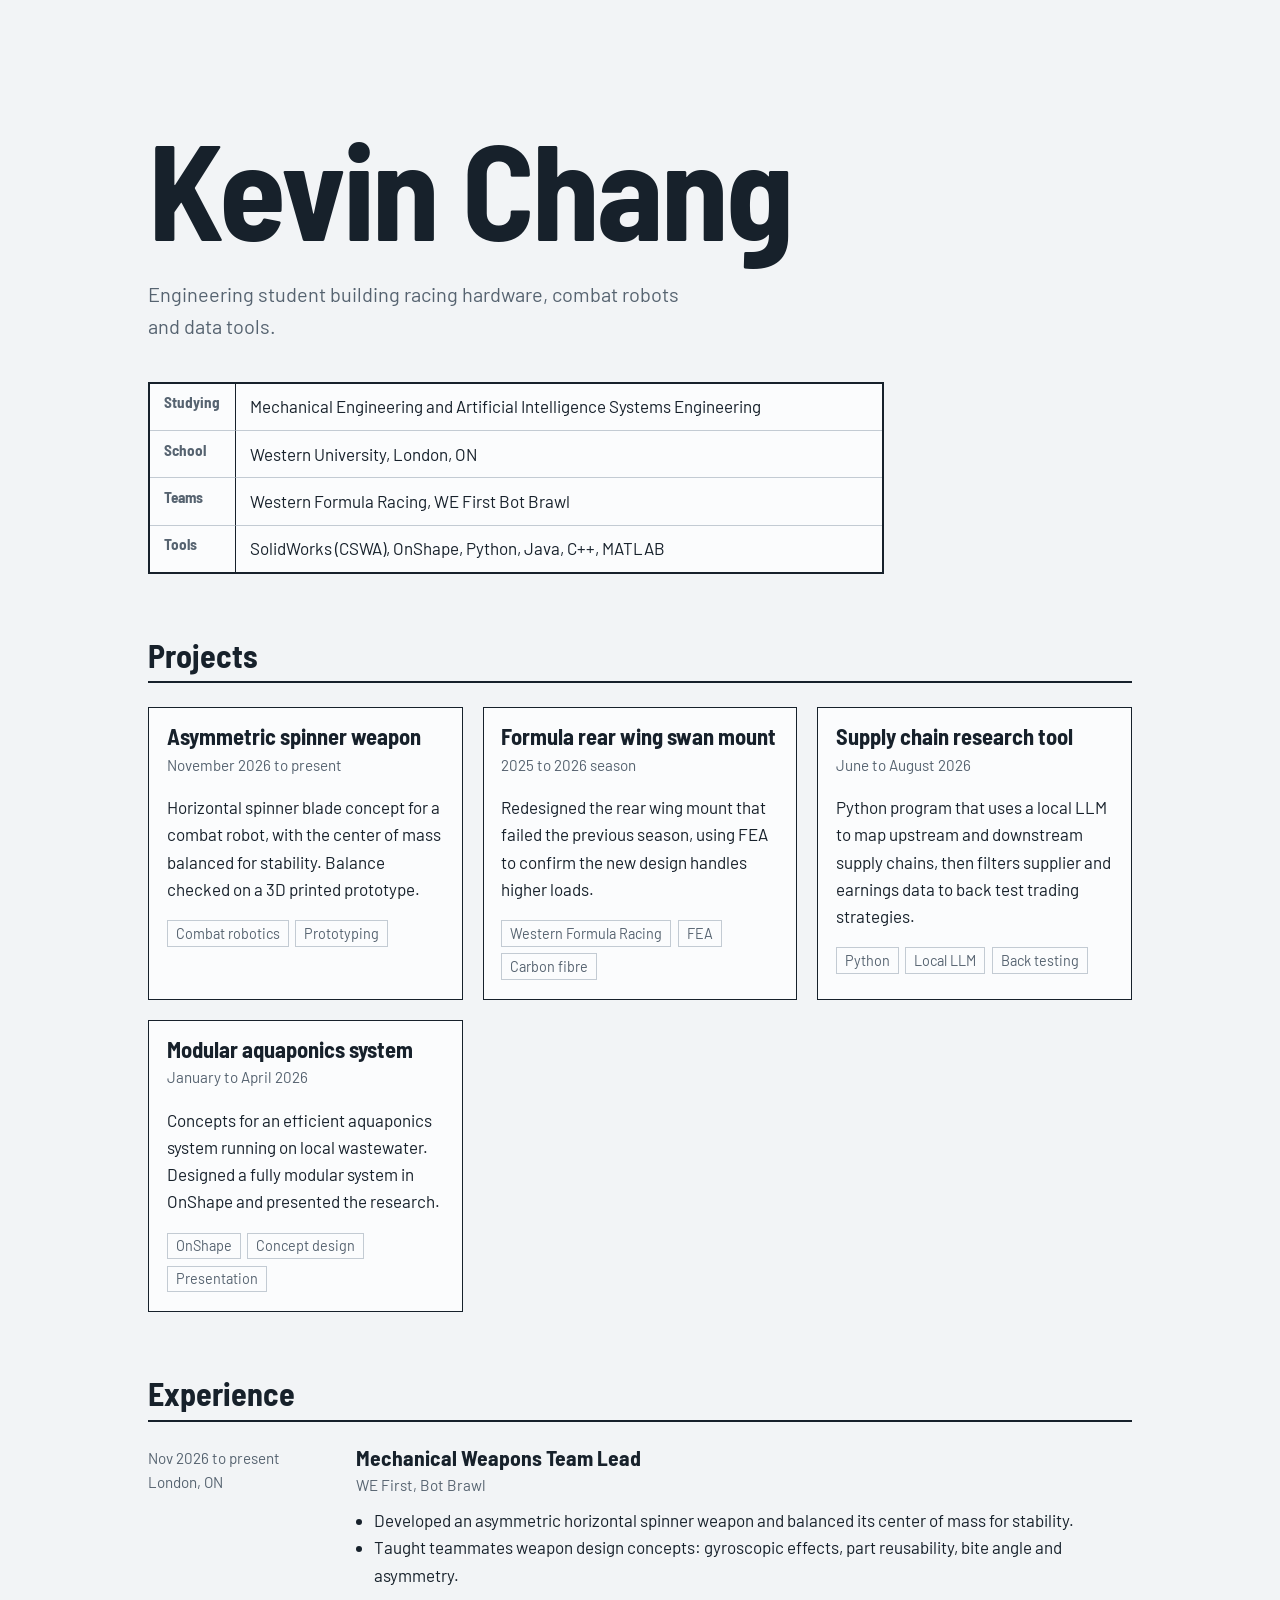
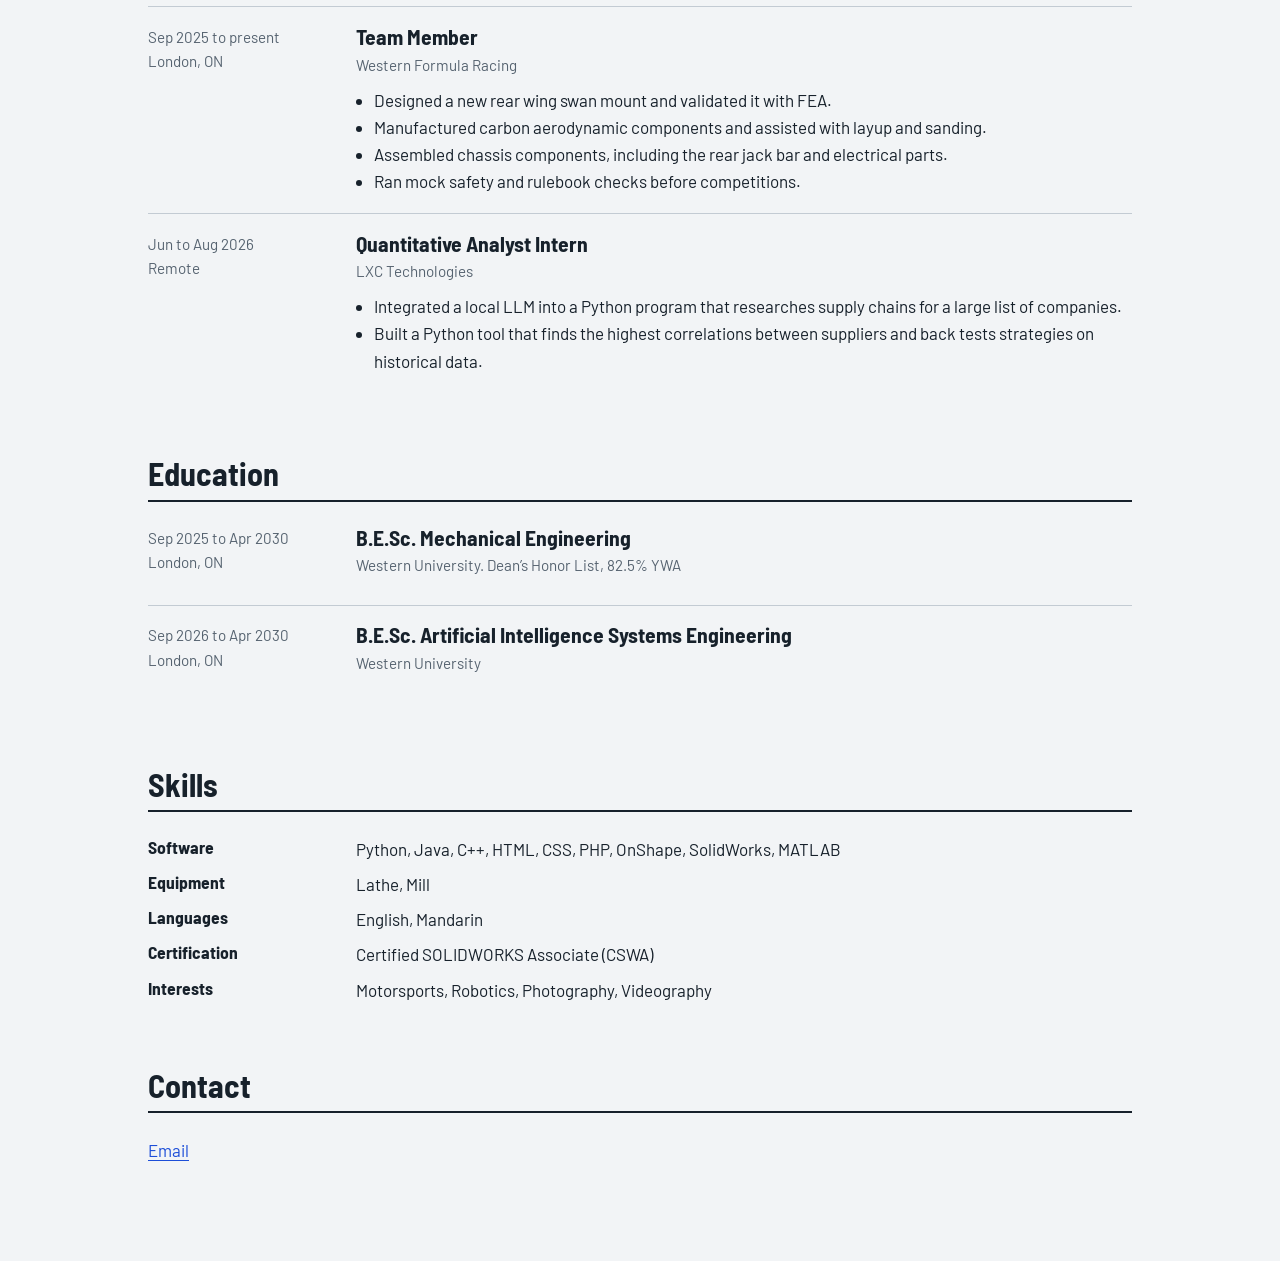
==== index.html @ efb6b7e4 "Initial commit" ====
<!doctype html>
<html lang="en">
<head>
<meta charset="utf-8">
<meta name="viewport" content="width=device-width, initial-scale=1">
<title>Kevin Chang</title>
<meta name="description" content="Portfolio of Kevin Chang, engineering student at Western University.">
<link rel="preconnect" href="https://fonts.googleapis.com">
<link rel="preconnect" href="https://fonts.gstatic.com" crossorigin>
<link href="https://fonts.googleapis.com/css2?family=Barlow+Semi+Condensed:wght@500;700&family=Barlow:wght@400;500&display=swap" rel="stylesheet">
<link rel="stylesheet" href="style.css">
</head>
<body>
<a class="skip" href="#projects">Skip to projects</a>
<header class="hero">
  <h1 id="name"></h1>
  <p id="tagline"></p>
  <dl class="titleblock" id="titleblock"></dl>
</header>
<main>
  <section id="projects"><h2>Projects</h2><div class="projects" id="project-list"></div></section>
  <section id="experience"><h2>Experience</h2><div class="timeline" id="experience-list"></div></section>
  <section id="education"><h2>Education</h2><div class="timeline" id="education-list"></div></section>
  <section id="skills"><h2>Skills</h2><dl class="skills" id="skill-list"></dl></section>
</main>
<footer id="contact"><h2>Contact</h2><p id="contact-links"></p></footer>
<script src="data.js"></script>
<script src="main.js"></script>
</body>
</html>
---- style.css ----
:root{--paper:#F2F4F6;--ink:#17212B;--steel:#566370;--rule:#C3CBD3;--cobalt:#1D4ED8;--sheet:#FBFCFD}
*{box-sizing:border-box}
html{scroll-behavior:smooth}
@media (prefers-reduced-motion:reduce){html{scroll-behavior:auto}}
body{margin:0;background:var(--paper);color:var(--ink);font:400 1.0625rem/1.6 "Barlow",system-ui,sans-serif}
h1,h2,h3{font-family:"Barlow Semi Condensed","Arial Narrow",sans-serif;line-height:1.1;margin:0}
a{color:var(--cobalt);text-underline-offset:3px}
a:focus-visible,.skip:focus{outline:3px solid var(--cobalt);outline-offset:3px}
.skip{position:absolute;left:-999px}.skip:focus{left:1rem;top:1rem;background:var(--sheet);padding:.5rem 1rem}
.hero,main,footer{max-width:64rem;margin:0 auto;padding:0 1.25rem}
.hero{padding-top:clamp(3rem,10vw,7rem)}
.hero h1{font-size:clamp(3.5rem,13vw,8.5rem);font-weight:700;letter-spacing:-.02em}
#tagline{max-width:34rem;font-size:1.25rem;color:var(--steel);margin:1rem 0 2.5rem}
.titleblock{display:grid;grid-template-columns:max-content 1fr;margin:0;border:2px solid var(--ink);background:var(--sheet);max-width:46rem}
.titleblock dt,.titleblock dd{margin:0;padding:.6rem .9rem;border-top:1px solid var(--rule)}
.titleblock dt:first-of-type,.titleblock dt:first-of-type+dd{border-top:0}
.titleblock dt{font:700 .95rem "Barlow Semi Condensed",sans-serif;color:var(--steel);border-right:1px solid var(--ink)}
section{padding-top:4rem}
h2{font-size:2rem;font-weight:700;padding-bottom:.5rem;border-bottom:2px solid var(--ink);margin-bottom:1.5rem}
.projects{display:grid;grid-template-columns:repeat(auto-fit,minmax(18rem,1fr));gap:1.25rem}
.project{background:var(--sheet);border:1px solid var(--ink);display:flex;flex-direction:column}
.project img{width:100%;aspect-ratio:16/10;object-fit:cover;border-bottom:1px solid var(--ink)}
.project .body{padding:1rem 1.1rem 1.2rem}
.project h3{font-size:1.4rem}
.meta{color:var(--steel);font-size:.95rem;margin:.25rem 0 .6rem}
.tags{list-style:none;display:flex;flex-wrap:wrap;gap:.4rem;padding:0;margin:.8rem 0 0}
.tags li{border:1px solid var(--rule);padding:.05rem .5rem;font-size:.9rem;color:var(--steel)}
.timeline article{display:grid;grid-template-columns:11rem 1fr;gap:.5rem 2rem;padding:1.1rem 0;border-top:1px solid var(--rule)}
.timeline article:first-child{border-top:0;padding-top:0}
.timeline .when{color:var(--steel);font-size:.95rem}
.timeline h3{font-size:1.35rem}
.timeline ul{margin:.5rem 0 0;padding-left:1.1rem}
.skills{display:grid;grid-template-columns:11rem 1fr;gap:.5rem 2rem;margin:0}
.skills dt{font:700 1.1rem "Barlow Semi Condensed",sans-serif}.skills dd{margin:0}
footer{padding-top:4rem;padding-bottom:5rem}
footer a{margin-right:1.5rem}
@media (max-width:40rem){.timeline article,.skills{grid-template-columns:1fr}.titleblock{grid-template-columns:1fr}.titleblock dt{border-right:0;padding-bottom:0}.titleblock dd{border-top:0;padding-top:.1rem}}
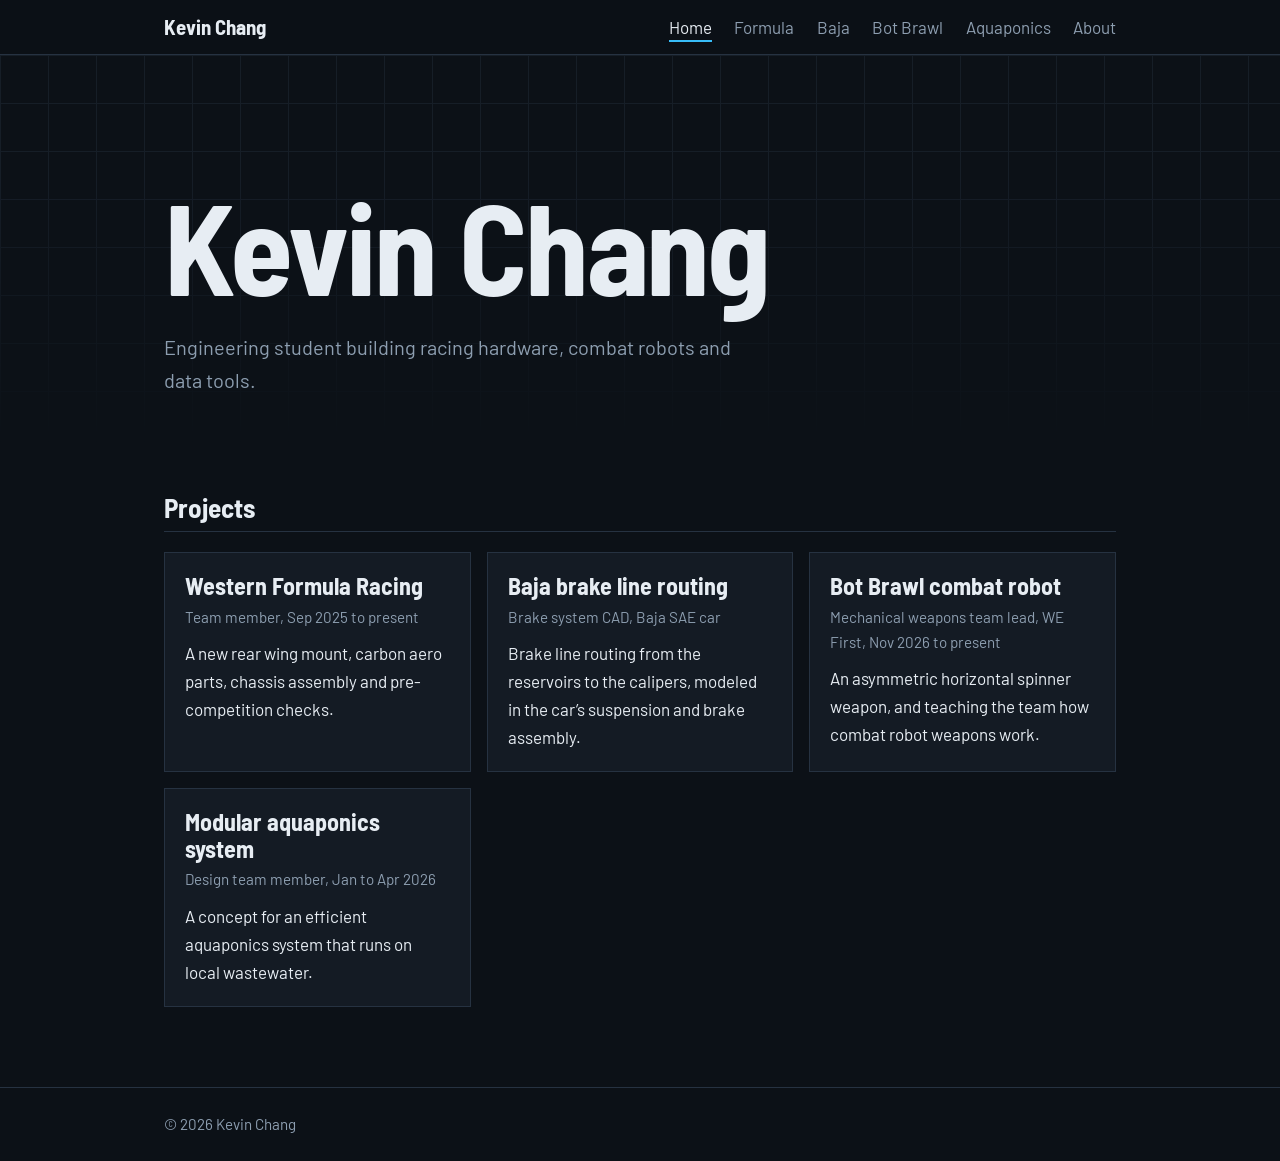
==== commit dab78d86: "Updated format Added individual pages for each topic, saved space for photos, updated to dark mode." ====
--- a/index.html
+++ b/index.html
@@ -5,25 +5,17 @@
 <meta name="viewport" content="width=device-width, initial-scale=1">
 <title>Kevin Chang</title>
 <meta name="description" content="Portfolio of Kevin Chang, engineering student at Western University.">
+<meta name="color-scheme" content="dark">
 <link rel="preconnect" href="https://fonts.googleapis.com">
 <link rel="preconnect" href="https://fonts.gstatic.com" crossorigin>
 <link href="https://fonts.googleapis.com/css2?family=Barlow+Semi+Condensed:wght@500;700&family=Barlow:wght@400;500&display=swap" rel="stylesheet">
 <link rel="stylesheet" href="style.css">
 </head>
-<body>
-<a class="skip" href="#projects">Skip to projects</a>
-<header class="hero">
-  <h1 id="name"></h1>
-  <p id="tagline"></p>
-  <dl class="titleblock" id="titleblock"></dl>
-</header>
-<main>
-  <section id="projects"><h2>Projects</h2><div class="projects" id="project-list"></div></section>
-  <section id="experience"><h2>Experience</h2><div class="timeline" id="experience-list"></div></section>
-  <section id="education"><h2>Education</h2><div class="timeline" id="education-list"></div></section>
-  <section id="skills"><h2>Skills</h2><dl class="skills" id="skill-list"></dl></section>
-</main>
-<footer id="contact"><h2>Contact</h2><p id="contact-links"></p></footer>
+<body data-page="home">
+<a class="skip" href="#app">Skip to content</a>
+<header class="site" id="site-header"></header>
+<main id="app"></main>
+<footer class="site"><div class="wrap" id="site-footer"></div></footer>
 <script src="data.js"></script>
 <script src="main.js"></script>
 </body>
--- a/style.css
+++ b/style.css
@@ -1,37 +1,47 @@
-:root{--paper:#F2F4F6;--ink:#17212B;--steel:#566370;--rule:#C3CBD3;--cobalt:#1D4ED8;--sheet:#FBFCFD}
+:root{--bg:#0C1117;--surface:#141B24;--line:#263241;--text:#E7EDF3;--muted:#8D9EB0;--accent:#38BDF8;color-scheme:dark}
 *{box-sizing:border-box}
 html{scroll-behavior:smooth}
 @media (prefers-reduced-motion:reduce){html{scroll-behavior:auto}}
-body{margin:0;background:var(--paper);color:var(--ink);font:400 1.0625rem/1.6 "Barlow",system-ui,sans-serif}
+body{margin:0;background:var(--bg);color:var(--text);font:400 1.0625rem/1.65 "Barlow",system-ui,sans-serif}
 h1,h2,h3{font-family:"Barlow Semi Condensed","Arial Narrow",sans-serif;line-height:1.1;margin:0}
-a{color:var(--cobalt);text-underline-offset:3px}
-a:focus-visible,.skip:focus{outline:3px solid var(--cobalt);outline-offset:3px}
-.skip{position:absolute;left:-999px}.skip:focus{left:1rem;top:1rem;background:var(--sheet);padding:.5rem 1rem}
-.hero,main,footer{max-width:64rem;margin:0 auto;padding:0 1.25rem}
-.hero{padding-top:clamp(3rem,10vw,7rem)}
-.hero h1{font-size:clamp(3.5rem,13vw,8.5rem);font-weight:700;letter-spacing:-.02em}
-#tagline{max-width:34rem;font-size:1.25rem;color:var(--steel);margin:1rem 0 2.5rem}
-.titleblock{display:grid;grid-template-columns:max-content 1fr;margin:0;border:2px solid var(--ink);background:var(--sheet);max-width:46rem}
-.titleblock dt,.titleblock dd{margin:0;padding:.6rem .9rem;border-top:1px solid var(--rule)}
-.titleblock dt:first-of-type,.titleblock dt:first-of-type+dd{border-top:0}
-.titleblock dt{font:700 .95rem "Barlow Semi Condensed",sans-serif;color:var(--steel);border-right:1px solid var(--ink)}
-section{padding-top:4rem}
-h2{font-size:2rem;font-weight:700;padding-bottom:.5rem;border-bottom:2px solid var(--ink);margin-bottom:1.5rem}
-.projects{display:grid;grid-template-columns:repeat(auto-fit,minmax(18rem,1fr));gap:1.25rem}
-.project{background:var(--sheet);border:1px solid var(--ink);display:flex;flex-direction:column}
-.project img{width:100%;aspect-ratio:16/10;object-fit:cover;border-bottom:1px solid var(--ink)}
-.project .body{padding:1rem 1.1rem 1.2rem}
-.project h3{font-size:1.4rem}
-.meta{color:var(--steel);font-size:.95rem;margin:.25rem 0 .6rem}
-.tags{list-style:none;display:flex;flex-wrap:wrap;gap:.4rem;padding:0;margin:.8rem 0 0}
-.tags li{border:1px solid var(--rule);padding:.05rem .5rem;font-size:.9rem;color:var(--steel)}
-.timeline article{display:grid;grid-template-columns:11rem 1fr;gap:.5rem 2rem;padding:1.1rem 0;border-top:1px solid var(--rule)}
+a{color:var(--accent);text-underline-offset:3px}
+a:focus-visible{outline:3px solid var(--accent);outline-offset:3px}
+.skip{position:absolute;left:-999px}.skip:focus{left:1rem;top:1rem;background:var(--surface);padding:.5rem 1rem;z-index:9}
+.wrap{max-width:62rem;margin:0 auto;padding:0 1.25rem}
+header.site{position:sticky;top:0;z-index:5;background:rgba(12,17,23,.92);backdrop-filter:blur(8px);border-bottom:1px solid var(--line)}
+header.site .wrap{display:flex;flex-wrap:wrap;align-items:center;justify-content:space-between;gap:.4rem 2rem;padding-top:.8rem;padding-bottom:.8rem}
+.brand{font:700 1.3rem "Barlow Semi Condensed",sans-serif;color:var(--text);text-decoration:none}
+nav ul{display:flex;flex-wrap:wrap;gap:.2rem 1.4rem;list-style:none;margin:0;padding:0}
+nav a{color:var(--muted);text-decoration:none;padding:.2rem 0;border-bottom:2px solid transparent}
+nav a:hover{color:var(--text)}
+nav a[aria-current=page]{color:var(--text);border-color:var(--accent)}
+.hero{position:relative;isolation:isolate;padding:clamp(3.5rem,11vw,7.5rem) 0 3rem}
+.hero::before{content:"";position:absolute;inset:0;z-index:-1;opacity:.4;background-image:linear-gradient(var(--line) 1px,transparent 1px),linear-gradient(90deg,var(--line) 1px,transparent 1px);background-size:3rem 3rem;-webkit-mask-image:linear-gradient(#000 30%,transparent);mask-image:linear-gradient(#000 30%,transparent)}
+h1{font-size:clamp(2.75rem,9vw,5rem);font-weight:700;letter-spacing:-.02em}
+.hero h1{font-size:clamp(3.5rem,13vw,8rem)}
+.lead{max-width:38rem;font-size:1.25rem;color:var(--muted);margin:1rem 0 0}
+.page-head{padding:clamp(2.5rem,7vw,4.5rem) 0 1rem}
+.meta{color:var(--muted);font-size:.95rem;margin:.3rem 0 .6rem}
+section{padding-top:3rem}
+h2{font-size:1.7rem;font-weight:700;padding-bottom:.5rem;border-bottom:1px solid var(--line);margin-bottom:1.25rem}
+section p,section ul{max-width:42rem}
+.cards{display:grid;grid-template-columns:repeat(auto-fit,minmax(16rem,1fr));gap:1rem}
+.cards{max-width:none}
+a.card{display:block;background:var(--surface);border:1px solid var(--line);padding:1.25rem;color:var(--text);text-decoration:none}
+a.card:hover,a.card:focus-visible{border-color:var(--accent)}
+a.card h3{font-size:1.5rem}a.card p{margin:.3rem 0 0}a.card .meta{margin:.3rem 0 .6rem}
+.photos{display:grid;grid-template-columns:repeat(auto-fill,minmax(13rem,1fr));gap:1rem;max-width:none}
+figure{margin:0}
+.ph,figure img{width:100%;aspect-ratio:1;border:1px solid var(--line)}
+.ph{display:grid;place-items:center;background:var(--surface);border-style:dashed;color:var(--muted);font-size:.9rem}
+figure img{object-fit:cover}
+figcaption{color:var(--muted);font-size:.9rem;margin-top:.4rem}
+.links{list-style:none;padding:0;display:flex;flex-wrap:wrap;gap:.6rem 1.5rem}
+.soon{color:var(--muted)}
+.timeline article{display:grid;grid-template-columns:11rem 1fr;gap:.4rem 2rem;padding:1rem 0;border-top:1px solid var(--line);max-width:none}
 .timeline article:first-child{border-top:0;padding-top:0}
-.timeline .when{color:var(--steel);font-size:.95rem}
-.timeline h3{font-size:1.35rem}
-.timeline ul{margin:.5rem 0 0;padding-left:1.1rem}
+.timeline h3{font-size:1.3rem}.timeline ul{margin:.4rem 0 0;padding-left:1.1rem}
 .skills{display:grid;grid-template-columns:11rem 1fr;gap:.5rem 2rem;margin:0}
 .skills dt{font:700 1.1rem "Barlow Semi Condensed",sans-serif}.skills dd{margin:0}
-footer{padding-top:4rem;padding-bottom:5rem}
-footer a{margin-right:1.5rem}
-@media (max-width:40rem){.timeline article,.skills{grid-template-columns:1fr}.titleblock{grid-template-columns:1fr}.titleblock dt{border-right:0;padding-bottom:0}.titleblock dd{border-top:0;padding-top:.1rem}}
+footer.site{margin-top:5rem;border-top:1px solid var(--line);padding:1.5rem 0;color:var(--muted);font-size:.95rem}
+@media (max-width:40rem){.timeline article,.skills{grid-template-columns:1fr}}
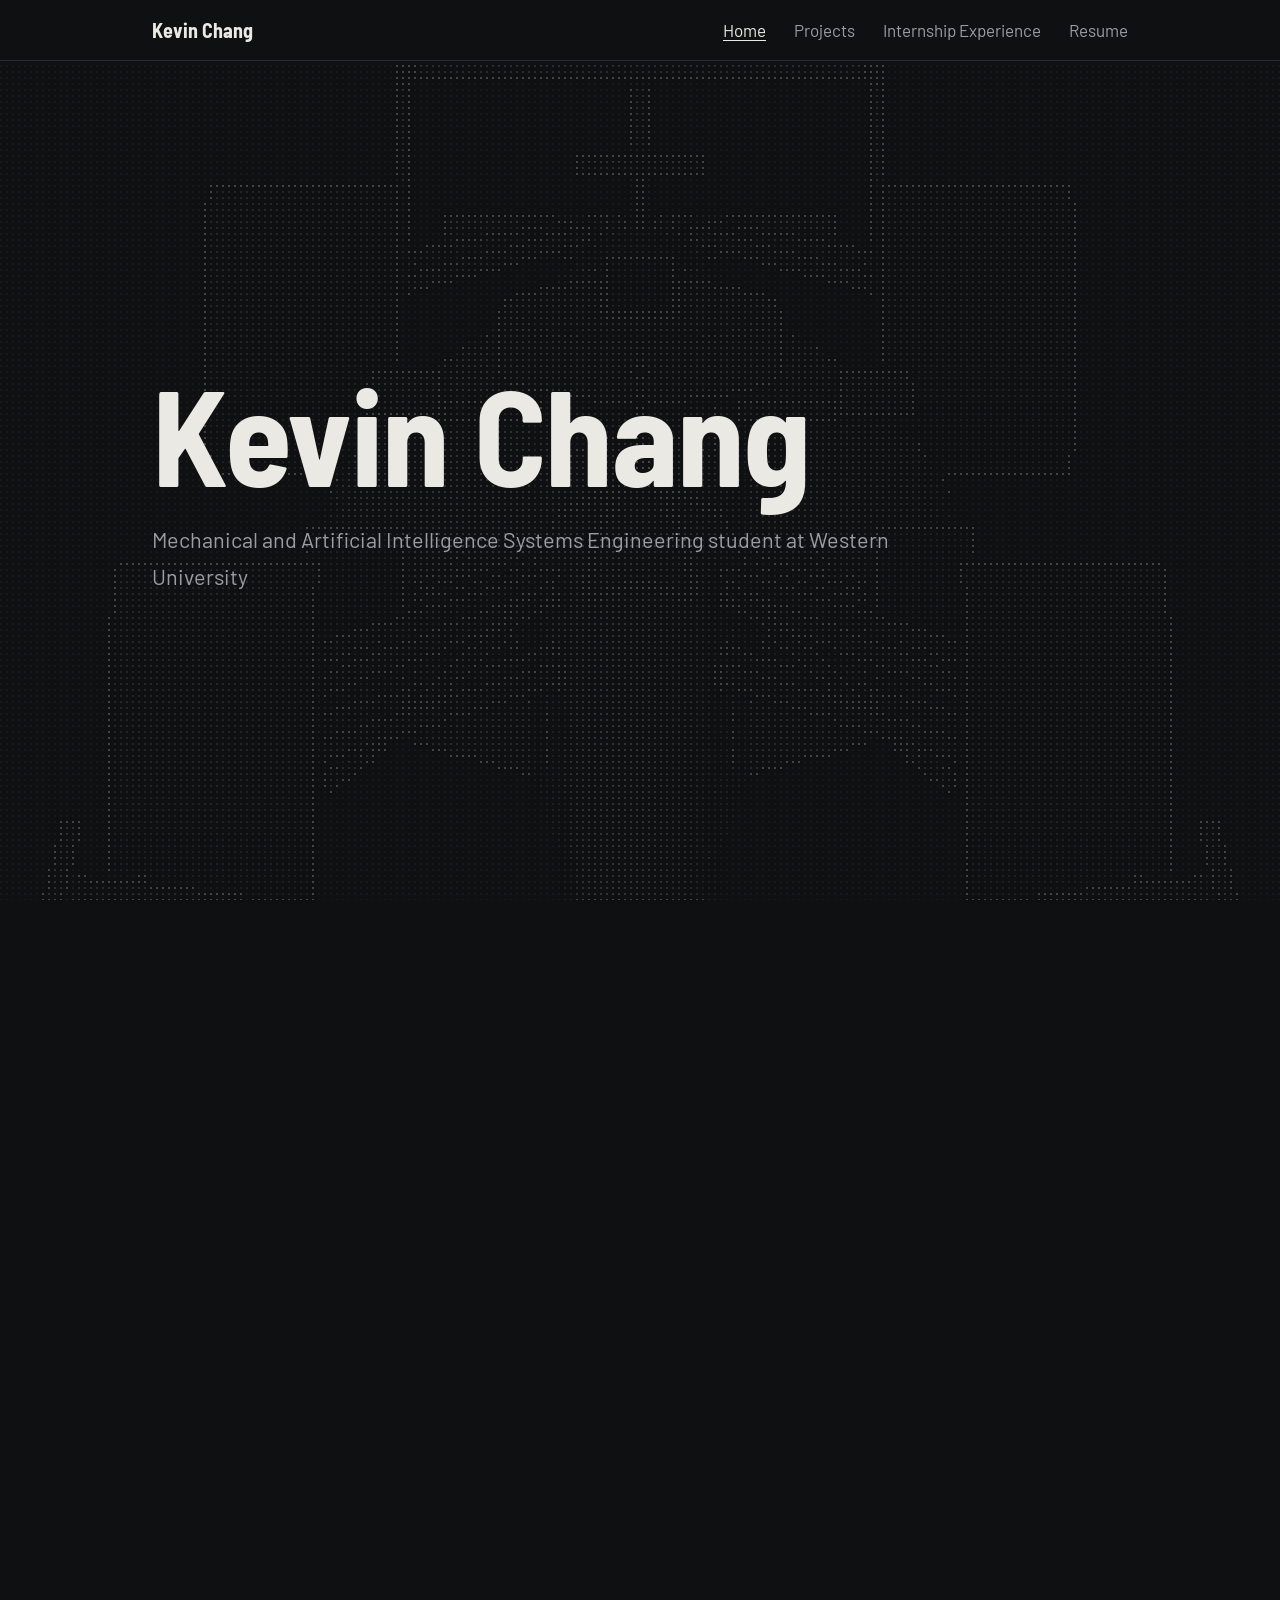
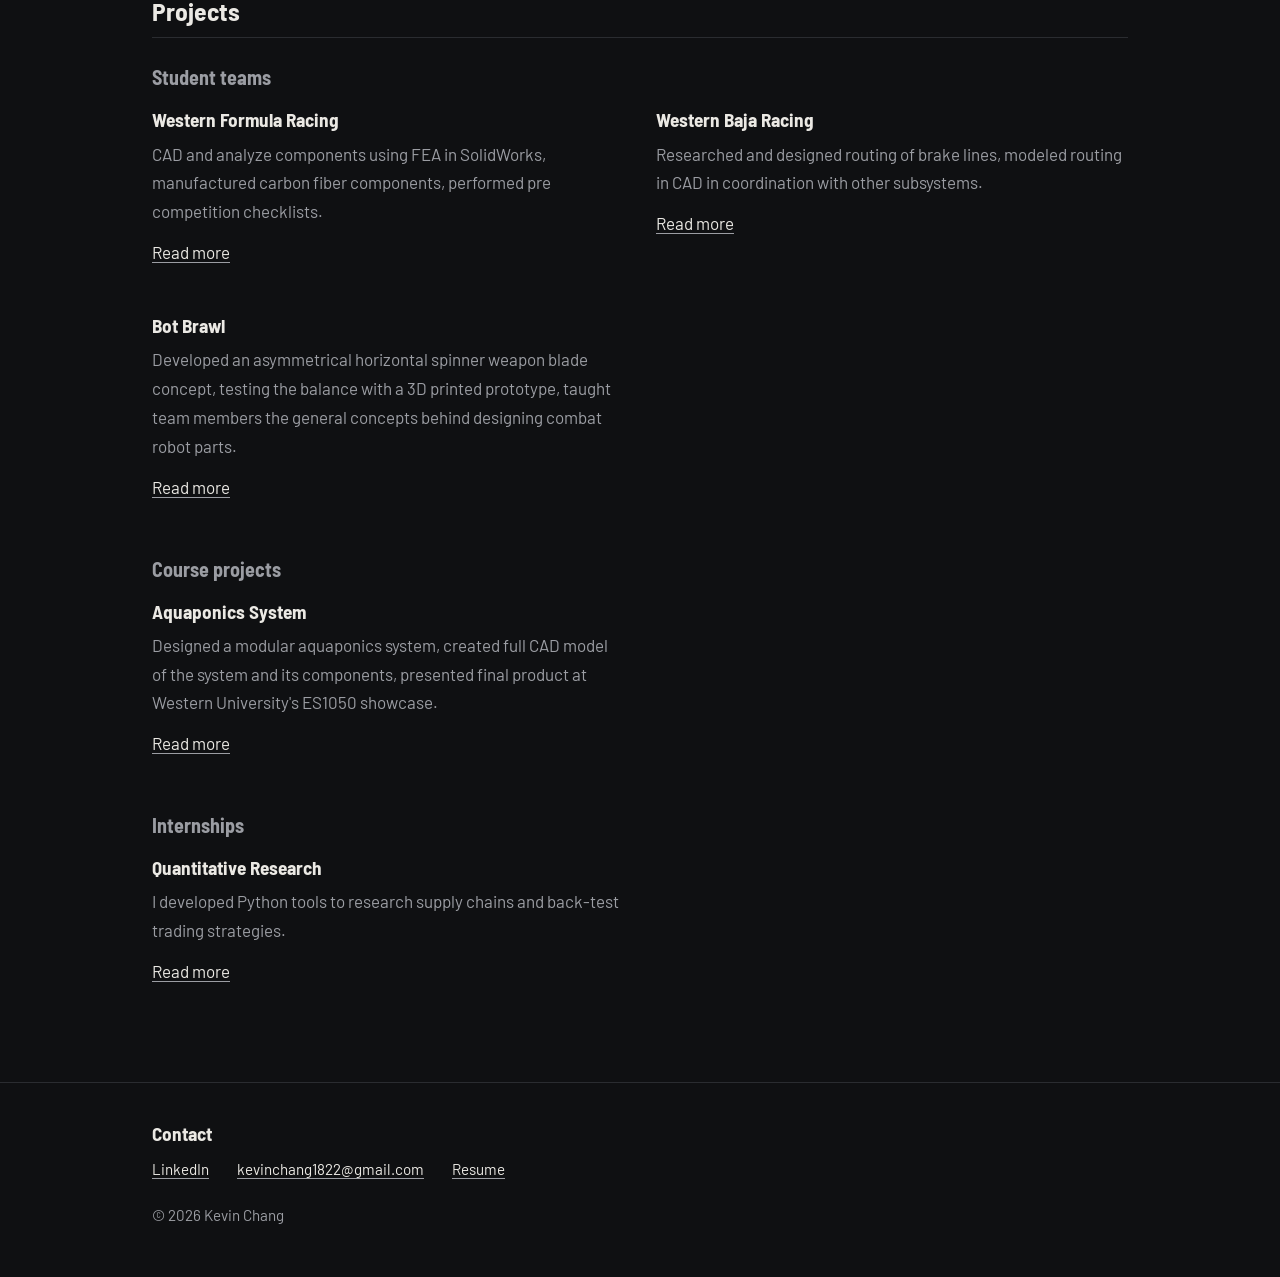
==== commit f1c89c41: "Completely Overhauled website format" ====
--- a/index.html
+++ b/index.html
@@ -18,5 +18,6 @@
 <footer class="site"><div class="wrap" id="site-footer"></div></footer>
 <script src="data.js"></script>
 <script src="main.js"></script>
+<script src="hero-car.js"></script>
 </body>
 </html>
--- a/style.css
+++ b/style.css
@@ -1,47 +1,127 @@
-:root{--bg:#0C1117;--surface:#141B24;--line:#263241;--text:#E7EDF3;--muted:#8D9EB0;--accent:#38BDF8;color-scheme:dark}
+/* ---------- Tokens ---------- */
+:root{
+  --bg:#0f1012;
+  --surface:#15161a;
+  --line:#2a2c30;
+  --text:#ebe9e4;
+  --muted:#9b9da3;
+  --ph:#3a3c40;
+  --measure:65ch;
+  --col:64rem;
+  --gutter:1.5rem;
+  --fast:120ms;
+  color-scheme:dark;
+}
+
+/* ---------- Base ---------- */
 *{box-sizing:border-box}
-html{scroll-behavior:smooth}
-@media (prefers-reduced-motion:reduce){html{scroll-behavior:auto}}
-body{margin:0;background:var(--bg);color:var(--text);font:400 1.0625rem/1.65 "Barlow",system-ui,sans-serif}
-h1,h2,h3{font-family:"Barlow Semi Condensed","Arial Narrow",sans-serif;line-height:1.1;margin:0}
-a{color:var(--accent);text-underline-offset:3px}
-a:focus-visible{outline:3px solid var(--accent);outline-offset:3px}
-.skip{position:absolute;left:-999px}.skip:focus{left:1rem;top:1rem;background:var(--surface);padding:.5rem 1rem;z-index:9}
-.wrap{max-width:62rem;margin:0 auto;padding:0 1.25rem}
-header.site{position:sticky;top:0;z-index:5;background:rgba(12,17,23,.92);backdrop-filter:blur(8px);border-bottom:1px solid var(--line)}
-header.site .wrap{display:flex;flex-wrap:wrap;align-items:center;justify-content:space-between;gap:.4rem 2rem;padding-top:.8rem;padding-bottom:.8rem}
-.brand{font:700 1.3rem "Barlow Semi Condensed",sans-serif;color:var(--text);text-decoration:none}
-nav ul{display:flex;flex-wrap:wrap;gap:.2rem 1.4rem;list-style:none;margin:0;padding:0}
-nav a{color:var(--muted);text-decoration:none;padding:.2rem 0;border-bottom:2px solid transparent}
-nav a:hover{color:var(--text)}
-nav a[aria-current=page]{color:var(--text);border-color:var(--accent)}
-.hero{position:relative;isolation:isolate;padding:clamp(3.5rem,11vw,7.5rem) 0 3rem}
-.hero::before{content:"";position:absolute;inset:0;z-index:-1;opacity:.4;background-image:linear-gradient(var(--line) 1px,transparent 1px),linear-gradient(90deg,var(--line) 1px,transparent 1px);background-size:3rem 3rem;-webkit-mask-image:linear-gradient(#000 30%,transparent);mask-image:linear-gradient(#000 30%,transparent)}
-h1{font-size:clamp(2.75rem,9vw,5rem);font-weight:700;letter-spacing:-.02em}
-.hero h1{font-size:clamp(3.5rem,13vw,8rem)}
-.lead{max-width:38rem;font-size:1.25rem;color:var(--muted);margin:1rem 0 0}
-.page-head{padding:clamp(2.5rem,7vw,4.5rem) 0 1rem}
-.meta{color:var(--muted);font-size:.95rem;margin:.3rem 0 .6rem}
-section{padding-top:3rem}
-h2{font-size:1.7rem;font-weight:700;padding-bottom:.5rem;border-bottom:1px solid var(--line);margin-bottom:1.25rem}
-section p,section ul{max-width:42rem}
-.cards{display:grid;grid-template-columns:repeat(auto-fit,minmax(16rem,1fr));gap:1rem}
-.cards{max-width:none}
-a.card{display:block;background:var(--surface);border:1px solid var(--line);padding:1.25rem;color:var(--text);text-decoration:none}
-a.card:hover,a.card:focus-visible{border-color:var(--accent)}
-a.card h3{font-size:1.5rem}a.card p{margin:.3rem 0 0}a.card .meta{margin:.3rem 0 .6rem}
-.photos{display:grid;grid-template-columns:repeat(auto-fill,minmax(13rem,1fr));gap:1rem;max-width:none}
+html{-webkit-text-size-adjust:100%}
+body{margin:0;background:var(--bg);color:var(--text);font:400 1.0625rem/1.7 "Barlow",system-ui,sans-serif}
+h1,h2,h3,h4{font-family:"Barlow Semi Condensed","Arial Narrow",sans-serif;font-weight:700;line-height:1.15;margin:0;color:var(--text)}
+p{margin:0 0 1rem}
+p,li{max-width:var(--measure)}
+a{color:var(--text);text-decoration:underline;text-decoration-color:var(--muted);text-decoration-thickness:1px;text-underline-offset:.2em;transition:color var(--fast),text-decoration-color var(--fast)}
+a:hover{text-decoration-color:var(--text)}
+a:focus-visible,button:focus-visible{outline:2px solid var(--text);outline-offset:3px}
+.skip{position:absolute;left:-999px}
+.skip:focus{left:var(--gutter);top:1rem;background:var(--bg);border:1px solid var(--line);padding:.5rem 1rem;z-index:20}
+.visually-hidden{position:absolute;width:1px;height:1px;overflow:hidden;clip:rect(0 0 0 0);white-space:nowrap}
+.wrap{max-width:var(--col);margin:0 auto;padding:0 var(--gutter)}
+ul{padding-left:1.25rem;margin:0 0 1rem}
+li+li{margin-top:.3rem}
+
+/* ---------- Header and navigation ---------- */
+header.site{position:sticky;top:0;z-index:10;background:var(--bg);border-bottom:1px solid var(--line)}
+header.site .wrap{display:flex;flex-wrap:wrap;align-items:center;justify-content:space-between;gap:.5rem 2rem;min-height:3.75rem}
+.brand{font:700 1.25rem "Barlow Semi Condensed",sans-serif;color:var(--text);text-decoration:none}
+.menu-toggle{display:none;font:500 1rem "Barlow",sans-serif;color:var(--text);background:var(--bg);border:1px solid var(--line);border-radius:0;padding:.35rem .9rem;cursor:pointer;transition:border-color var(--fast)}
+.menu-toggle:hover{border-color:var(--muted)}
+nav ul{list-style:none;margin:0;padding:0}
+nav li+li{margin-top:0}
+.menu{display:flex;flex-wrap:wrap;gap:.25rem 1.75rem}
+nav a{display:block;padding:.25rem 0;color:var(--muted);text-decoration:none;transition:color var(--fast)}
+nav a:hover{color:var(--text);text-decoration:underline;text-decoration-color:var(--muted)}
+nav a[aria-current=page],.has-sub.is-current>a{color:var(--text);text-decoration:underline;text-decoration-color:var(--text)}
+.has-sub{position:relative}
+.sub{display:none;position:absolute;left:-1rem;top:100%;min-width:12rem;padding:.5rem 0;background:var(--bg);border:1px solid var(--line);z-index:11}
+.sub a{padding:.35rem 1rem}
+.has-sub:hover .sub,.has-sub:focus-within .sub{display:block}
+.has-sub.closed .sub{display:none}
+
+@media (max-width:40rem){
+  .menu-toggle{display:block}
+  nav{display:none;width:100%;border-top:1px solid var(--line);padding:.75rem 0 1rem}
+  nav.open{display:block}
+  .menu{flex-direction:column;gap:0}
+  .menu>li>a{padding:.5rem 0}
+  .sub,.has-sub:hover .sub,.has-sub:focus-within .sub,.has-sub.closed .sub{display:block;position:static;min-width:0;padding:0 0 .25rem 1rem;background:none;border:0;border-left:1px solid var(--line)}
+  .sub a{padding:.35rem 0 .35rem .25rem}
+}
+
+/* ---------- Hero ---------- */
+#hero{min-height:80vh;display:flex;align-items:center;border-bottom:1px solid var(--line)}
+#hero .wrap{width:100%;padding-block:4rem}
+/* With the dotted car (hero-car.js): a fixed full-screen layer behind the home page.
+   The hero is the title screen plus a space below it whose height hero-car.js sets
+   (--car-gap) to match the car on this screen, so the content arrives just under the car. */
+canvas.hero-car{position:fixed;inset:0;width:100%;height:100%;display:block;pointer-events:none;z-index:0}
+body.has-hero-car main,body.has-hero-car footer.site{position:relative;z-index:1}
+body.has-hero-car #hero{display:block;min-height:0;padding-bottom:var(--car-gap,100vh);border-bottom:0}
+body.has-hero-car #hero .wrap{min-height:calc(100vh - 3.75rem);display:flex;flex-direction:column;justify-content:center}
+#hero h1{font-size:clamp(3.5rem,13vw,8.5rem);line-height:.95;letter-spacing:-.01em;margin-bottom:1.5rem}
+#hero .lead{font-size:clamp(1.1rem,2.2vw,1.35rem)}
+
+/* ---------- Page structure ---------- */
+h1{font-size:clamp(2.4rem,7vw,4rem)}
+.lead{color:var(--muted);font-size:1.15rem;max-width:var(--measure);margin:0}
+.page-head{padding:clamp(3rem,9vw,6rem) 0 1rem}
+.page-head h1{margin-bottom:.75rem}
+.page-head .lead{margin-top:1rem}
+.meta{color:var(--muted);font-size:.95rem;margin:0}
+section{padding-top:4rem}
+h2{font-size:1.6rem;padding-bottom:.75rem;border-bottom:1px solid var(--line);margin-bottom:1.75rem}
+h3{font-size:1.3rem}
+h4{font-size:1.2rem}
+.project-sections section h2{margin-bottom:1.25rem}
+.back{margin-top:4rem}
+
+/* ---------- Project blocks ---------- */
+.project-group+.project-group{margin-top:3.5rem}
+.project-group>h2,.project-group>h3{font-size:1.25rem;color:var(--muted);border:0;padding:0;margin-bottom:1.25rem}
+.page-head+.project-group{margin-top:2rem}
+.project-grid{display:grid;grid-template-columns:repeat(2,minmax(0,1fr));gap:3rem 2rem}
+.project-block h3,.project-block h4{margin-bottom:.5rem}
+.project-block p{margin-bottom:.75rem;color:var(--muted)}
+@media (max-width:40rem){.project-grid{grid-template-columns:minmax(0,1fr)}}
+
+/* location shown after the dates on the internship page */
+.exp-loc{text-transform:capitalize}
+
+/* ---------- Photos ---------- */
+.photos{display:grid;grid-template-columns:repeat(auto-fill,minmax(14rem,1fr));gap:1.25rem;margin-top:1.75rem}
 figure{margin:0}
-.ph,figure img{width:100%;aspect-ratio:1;border:1px solid var(--line)}
-.ph{display:grid;place-items:center;background:var(--surface);border-style:dashed;color:var(--muted);font-size:.9rem}
-figure img{object-fit:cover}
-figcaption{color:var(--muted);font-size:.9rem;margin-top:.4rem}
-.links{list-style:none;padding:0;display:flex;flex-wrap:wrap;gap:.6rem 1.5rem}
+.ph,figure img{display:block;width:100%;aspect-ratio:1}
+figure img{object-fit:cover;border:1px solid var(--line)}
+.ph{background:var(--ph)}
+figcaption{color:var(--muted);font-size:.9rem;line-height:1.5;margin-top:.6rem}
+
+/* ---------- Resume ---------- */
+.links{list-style:none;padding:0;display:flex;flex-wrap:wrap;gap:.5rem 1.75rem}
+.links li+li{margin-top:0}
 .soon{color:var(--muted)}
-.timeline article{display:grid;grid-template-columns:11rem 1fr;gap:.4rem 2rem;padding:1rem 0;border-top:1px solid var(--line);max-width:none}
+.timeline article{display:grid;grid-template-columns:13rem minmax(0,1fr);gap:.4rem 2rem;padding:1.75rem 0;border-top:1px solid var(--line)}
 .timeline article:first-child{border-top:0;padding-top:0}
-.timeline h3{font-size:1.3rem}.timeline ul{margin:.4rem 0 0;padding-left:1.1rem}
-.skills{display:grid;grid-template-columns:11rem 1fr;gap:.5rem 2rem;margin:0}
-.skills dt{font:700 1.1rem "Barlow Semi Condensed",sans-serif}.skills dd{margin:0}
-footer.site{margin-top:5rem;border-top:1px solid var(--line);padding:1.5rem 0;color:var(--muted);font-size:.95rem}
-@media (max-width:40rem){.timeline article,.skills{grid-template-columns:1fr}}
+.timeline h3{font-size:1.25rem;margin-bottom:.2rem}
+.timeline ul{margin:.75rem 0}
+@media (max-width:48rem){.timeline article{grid-template-columns:minmax(0,1fr)}}
+.skills{display:grid;grid-template-columns:10rem minmax(0,1fr);gap:.6rem 2rem;margin:0}
+.skills dt{font:700 1.1rem "Barlow Semi Condensed",sans-serif}
+.skills dd{margin:0;color:var(--muted)}
+@media (max-width:30rem){.skills{grid-template-columns:minmax(0,1fr);gap:.1rem}.skills dd{margin-bottom:.6rem}}
+
+/* ---------- Footer ---------- */
+footer.site{margin-top:6rem;border-top:1px solid var(--line);padding:2.5rem 0 3rem;color:var(--muted);font-size:.95rem}
+footer.site h2{font-size:1.2rem;border:0;padding:0;margin-bottom:.75rem}
+.contact{list-style:none;padding:0;margin:0 0 1.25rem;display:flex;flex-wrap:wrap;gap:.5rem 1.75rem}
+.contact li+li{margin-top:0}
+.copy{margin:0}
